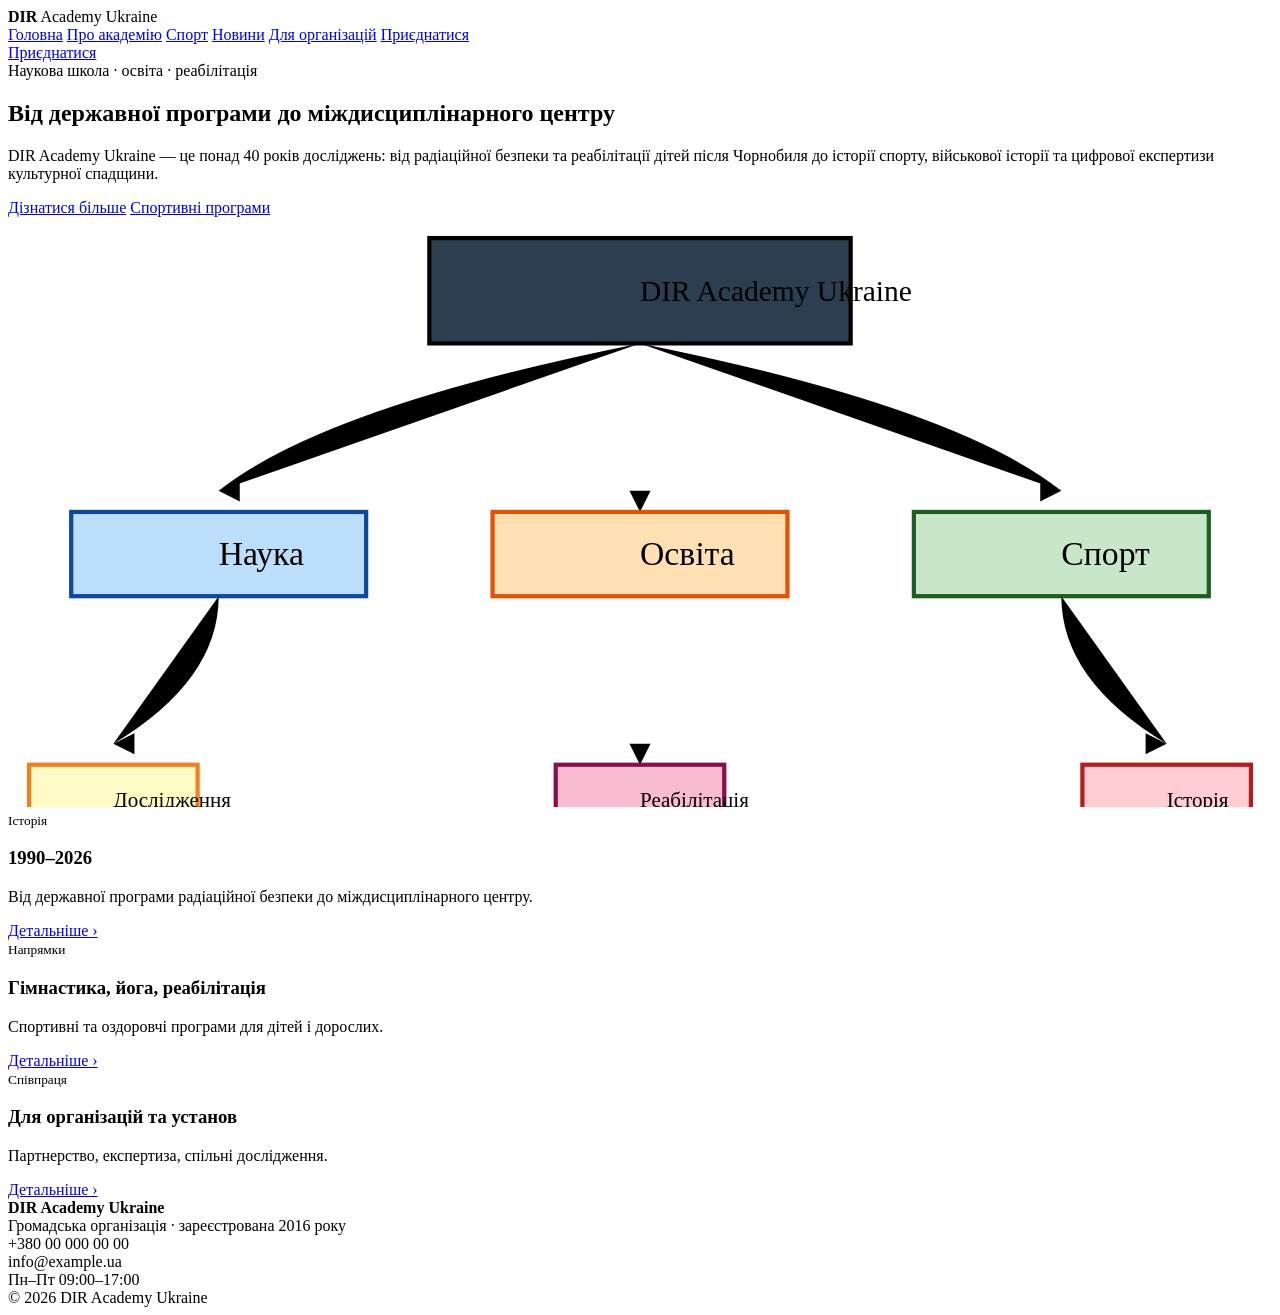
==== index.html @ dc3b2fa5 "Add homepage" ====
<!DOCTYPE html>
<html lang="uk">
<head>
  <meta charset="UTF-8">
  <meta name="viewport" content="width=device-width, initial-scale=1.0">
  <title>DIR Academy Ukraine — Головна</title>
  <link rel="stylesheet" href="styles.css">
</head>
<body data-page="home">
  <header>
    <div class="wrap header-inner">
      <div class="logo"><b>DIR</b> Academy Ukraine</div>
      <nav aria-label="Головна навігація">
        <a href="index.html" class="active">Головна</a>
        <a href="about.html">Про академію</a>
        <a href="sport.html">Спорт</a>
        <a href="news.html">Новини</a>
        <a href="orgs.html">Для організацій</a>
        <a href="join.html">Приєднатися</a>
      </nav>
      <a class="btn btn-small" href="join.html">Приєднатися</a>
    </div>
  </header>

  <main>
    <section class="hero">
      <div class="wrap hero-inner">
        <div>
          <span class="eyebrow">Наукова школа · освіта · реабілітація</span>
          <h1>Від державної програми до міждисциплінарного центру</h1>
          <p>DIR Academy Ukraine — це понад 40 років досліджень: від радіаційної безпеки та реабілітації дітей після Чорнобиля до історії спорту, військової історії та цифрової експертизи культурної спадщини.</p>
          <div class="hero-actions">
            <a class="btn" href="about.html">Дізнатися більше</a>
            <a class="btn btn-secondary" href="sport.html">Спортивні програми</a>
          </div>
        </div>
      </div>
    </section>

    <div class="wrap">
      <section class="diagram-box" aria-label="Схема напрямків академії">
        <svg viewBox="0 0 600 280" role="img" aria-labelledby="diagramTitle">
          <title id="diagramTitle">Схема напрямків DIR Academy</title>
          <rect x="200" y="10" width="200" height="50" fill="#2c3e50" stroke="#000" stroke-width="2"/>
          <text x="300" y="40" class="label-white" font-size="14">DIR Academy Ukraine</text>

          <path d="M 300 60 Q 150 90 100 130" class="line"/>
          <polygon points="100,130 110,125 110,135" class="arrow"/>
          <rect x="30" y="140" width="140" height="40" fill="#bbdefb" stroke="#0d47a1" stroke-width="2"/>
          <text x="100" y="165" class="label">Наука</text>

          <path d="M 300 60 L 300 130" class="line"/>
          <polygon points="295,130 305,130 300,140" class="arrow"/>
          <rect x="230" y="140" width="140" height="40" fill="#ffe0b2" stroke="#e65100" stroke-width="2"/>
          <text x="300" y="165" class="label">Освіта</text>

          <path d="M 300 60 Q 450 90 500 130" class="line"/>
          <polygon points="500,130 490,125 490,135" class="arrow"/>
          <rect x="430" y="140" width="140" height="40" fill="#c8e6c9" stroke="#1b5e20" stroke-width="2"/>
          <text x="500" y="165" class="label">Спорт</text>

          <path d="M 100 180 Q 100 220 50 250" class="line"/>
          <polygon points="50,250 60,245 60,255" class="arrow"/>
          <rect x="10" y="260" width="80" height="30" fill="#fff9c4" stroke="#f57f17" stroke-width="2"/>
          <text x="50" y="280" class="label" font-size="10">Дослідження</text>

          <path d="M 300 180 L 300 250" class="line"/>
          <polygon points="295,250 305,250 300,260" class="arrow"/>
          <rect x="260" y="260" width="80" height="30" fill="#f8bbd0" stroke="#880e4f" stroke-width="2"/>
          <text x="300" y="280" class="label" font-size="10">Реабілітація</text>

          <path d="M 500 180 Q 500 220 550 250" class="line"/>
          <polygon points="550,250 540,245 540,255" class="arrow"/>
          <rect x="510" y="260" width="80" height="30" fill="#ffcdd2" stroke="#b71c1c" stroke-width="2"/>
          <text x="550" y="280" class="label" font-size="10">Історія</text>
        </svg>
      </section>

      <section class="cards-grid">
        <article class="card">
          <small>Історія</small>
          <h3>1990–2026</h3>
          <p>Від державної програми радіаційної безпеки до міждисциплінарного центру.</p>
          <a href="about.html">Детальніше ›</a>
        </article>
        <article class="card">
          <small>Напрямки</small>
          <h3>Гімнастика, йога, реабілітація</h3>
          <p>Спортивні та оздоровчі програми для дітей і дорослих.</p>
          <a href="sport.html">Детальніше ›</a>
        </article>
        <article class="card">
          <small>Співпраця</small>
          <h3>Для організацій та установ</h3>
          <p>Партнерство, експертиза, спільні дослідження.</p>
          <a href="orgs.html">Детальніше ›</a>
        </article>
      </section>
    </div>
  </main>

  <footer>
    <div class="wrap footer-inner">
      <div><strong>DIR Academy Ukraine</strong><br>Громадська організація · зареєстрована 2016 року</div>
      <div>+380 00 000 00 00<br>info@example.ua<br>Пн–Пт 09:00–17:00</div>
      <div>© 2026 DIR Academy Ukraine</div>
    </div>
  </footer>

  <script src="script.js"></script>
</body>
</html>
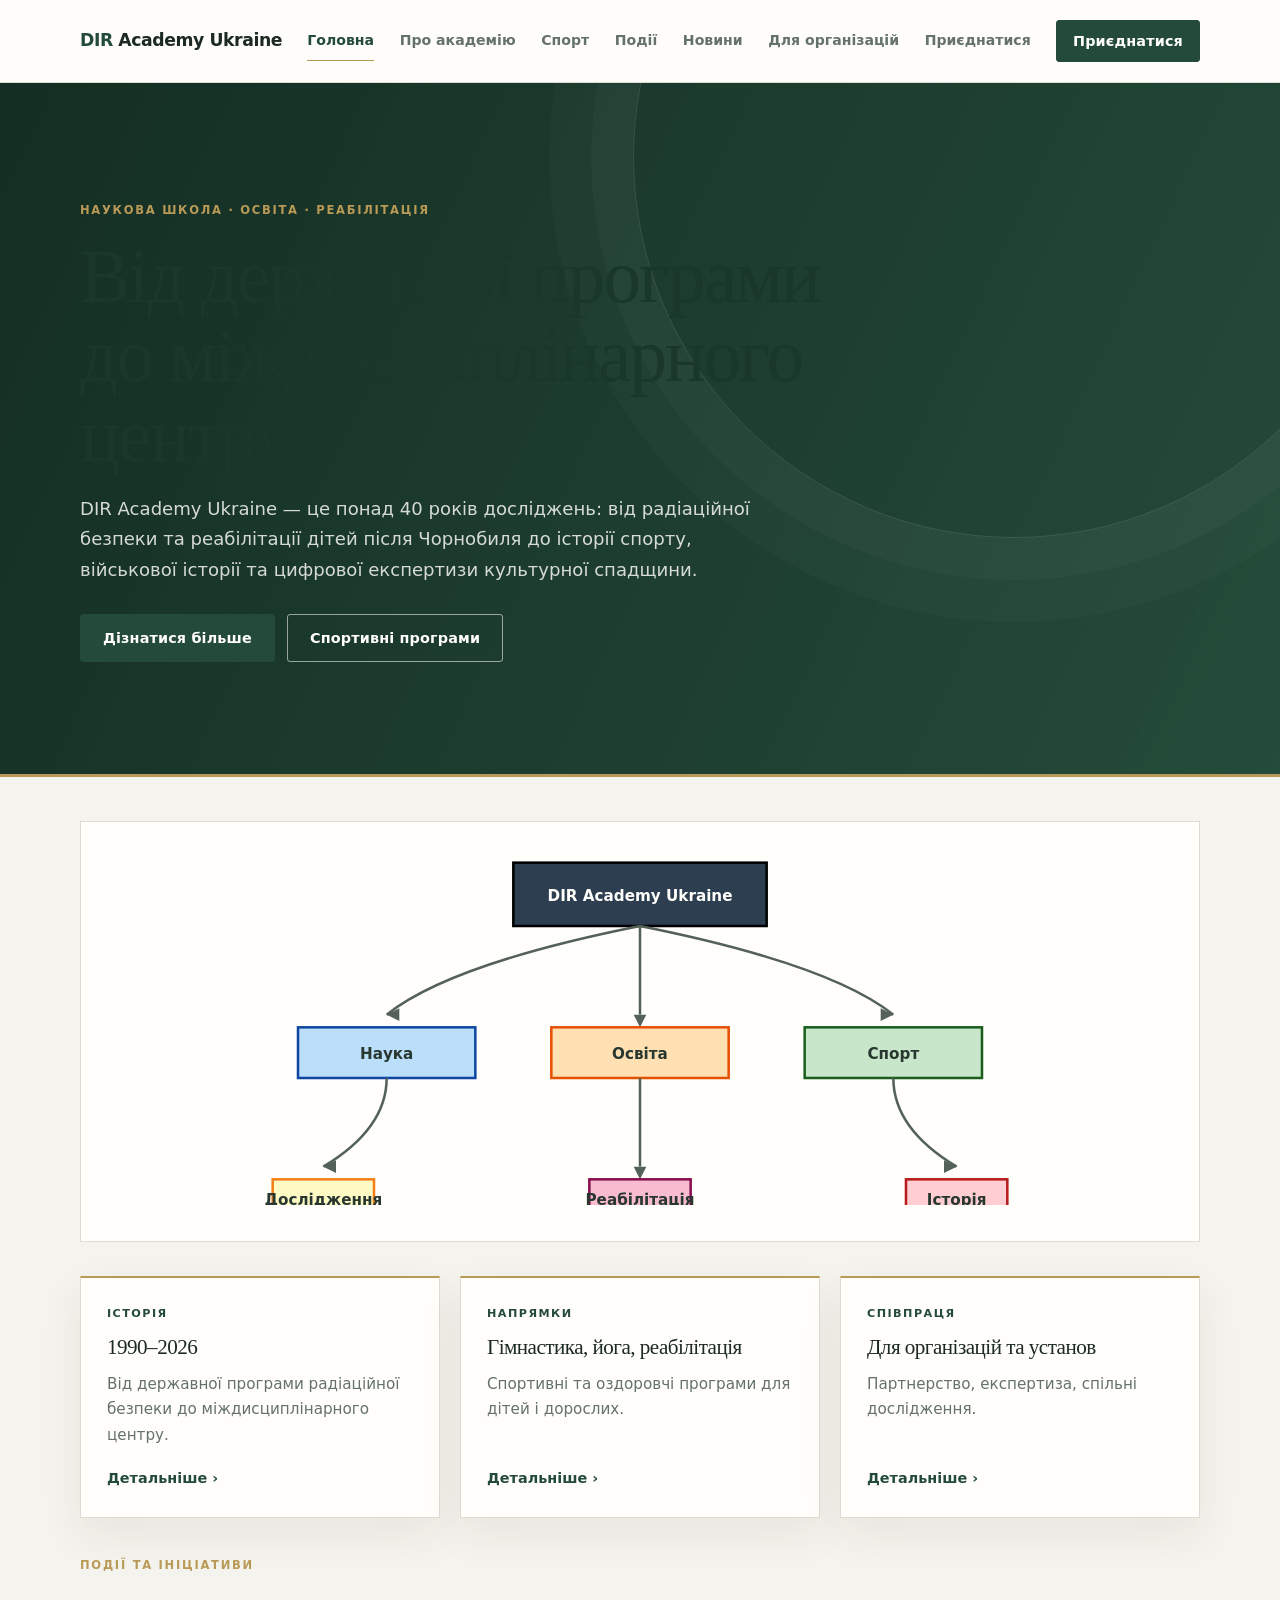
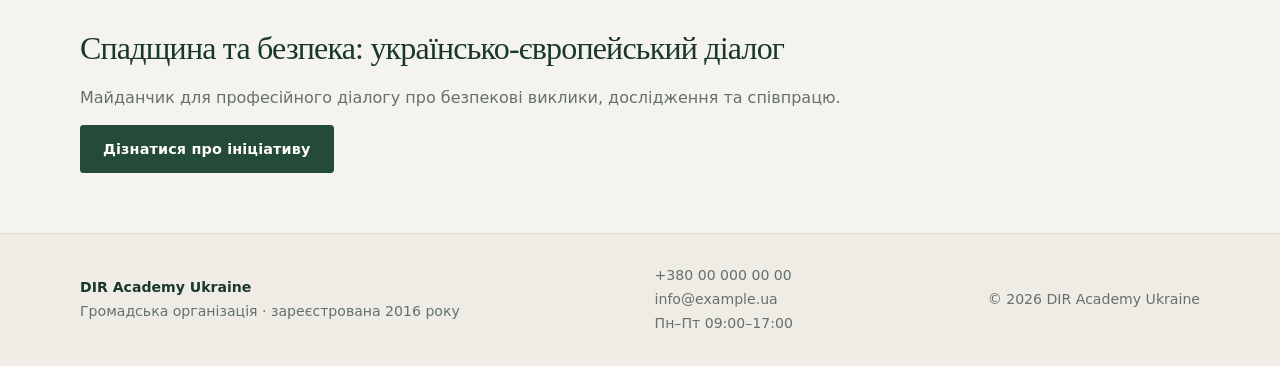
==== commit ef96d6f4: "Adapt events initiative page to DIR Academy and link it from site" ====
--- a/index.html
+++ b/index.html
@@ -7,106 +7,41 @@
   <link rel="stylesheet" href="styles.css">
 </head>
 <body data-page="home">
-  <header>
-    <div class="wrap header-inner">
-      <div class="logo"><b>DIR</b> Academy Ukraine</div>
-      <nav aria-label="Головна навігація">
-        <a href="index.html" class="active">Головна</a>
-        <a href="about.html">Про академію</a>
-        <a href="sport.html">Спорт</a>
-        <a href="news.html">Новини</a>
-        <a href="orgs.html">Для організацій</a>
-        <a href="join.html">Приєднатися</a>
-      </nav>
-      <a class="btn btn-small" href="join.html">Приєднатися</a>
-    </div>
-  </header>
-
+  <header><div class="wrap header-inner">
+    <div class="logo"><b>DIR</b> Academy Ukraine</div>
+    <nav aria-label="Головна навігація">
+      <a href="index.html" class="active">Головна</a><a href="about.html">Про академію</a><a href="sport.html">Спорт</a><a href="events.html">Події</a><a href="news.html">Новини</a><a href="orgs.html">Для організацій</a><a href="join.html">Приєднатися</a>
+    </nav>
+    <a class="btn btn-small" href="join.html">Приєднатися</a>
+  </div></header>
   <main>
-    <section class="hero">
-      <div class="wrap hero-inner">
-        <div>
-          <span class="eyebrow">Наукова школа · освіта · реабілітація</span>
-          <h1>Від державної програми до міждисциплінарного центру</h1>
-          <p>DIR Academy Ukraine — це понад 40 років досліджень: від радіаційної безпеки та реабілітації дітей після Чорнобиля до історії спорту, військової історії та цифрової експертизи культурної спадщини.</p>
-          <div class="hero-actions">
-            <a class="btn" href="about.html">Дізнатися більше</a>
-            <a class="btn btn-secondary" href="sport.html">Спортивні програми</a>
-          </div>
-        </div>
-      </div>
-    </section>
-
+    <section class="hero"><div class="wrap hero-inner"><div>
+      <span class="eyebrow">Наукова школа · освіта · реабілітація</span>
+      <h1>Від державної програми до міждисциплінарного центру</h1>
+      <p>DIR Academy Ukraine — це понад 40 років досліджень: від радіаційної безпеки та реабілітації дітей після Чорнобиля до історії спорту, військової історії та цифрової експертизи культурної спадщини.</p>
+      <div class="hero-actions"><a class="btn" href="about.html">Дізнатися більше</a><a class="btn btn-secondary" href="sport.html">Спортивні програми</a></div>
+    </div></div></section>
     <div class="wrap">
       <section class="diagram-box" aria-label="Схема напрямків академії">
-        <svg viewBox="0 0 600 280" role="img" aria-labelledby="diagramTitle">
-          <title id="diagramTitle">Схема напрямків DIR Academy</title>
-          <rect x="200" y="10" width="200" height="50" fill="#2c3e50" stroke="#000" stroke-width="2"/>
-          <text x="300" y="40" class="label-white" font-size="14">DIR Academy Ukraine</text>
-
-          <path d="M 300 60 Q 150 90 100 130" class="line"/>
-          <polygon points="100,130 110,125 110,135" class="arrow"/>
-          <rect x="30" y="140" width="140" height="40" fill="#bbdefb" stroke="#0d47a1" stroke-width="2"/>
-          <text x="100" y="165" class="label">Наука</text>
-
-          <path d="M 300 60 L 300 130" class="line"/>
-          <polygon points="295,130 305,130 300,140" class="arrow"/>
-          <rect x="230" y="140" width="140" height="40" fill="#ffe0b2" stroke="#e65100" stroke-width="2"/>
-          <text x="300" y="165" class="label">Освіта</text>
-
-          <path d="M 300 60 Q 450 90 500 130" class="line"/>
-          <polygon points="500,130 490,125 490,135" class="arrow"/>
-          <rect x="430" y="140" width="140" height="40" fill="#c8e6c9" stroke="#1b5e20" stroke-width="2"/>
-          <text x="500" y="165" class="label">Спорт</text>
-
-          <path d="M 100 180 Q 100 220 50 250" class="line"/>
-          <polygon points="50,250 60,245 60,255" class="arrow"/>
-          <rect x="10" y="260" width="80" height="30" fill="#fff9c4" stroke="#f57f17" stroke-width="2"/>
-          <text x="50" y="280" class="label" font-size="10">Дослідження</text>
-
-          <path d="M 300 180 L 300 250" class="line"/>
-          <polygon points="295,250 305,250 300,260" class="arrow"/>
-          <rect x="260" y="260" width="80" height="30" fill="#f8bbd0" stroke="#880e4f" stroke-width="2"/>
-          <text x="300" y="280" class="label" font-size="10">Реабілітація</text>
-
-          <path d="M 500 180 Q 500 220 550 250" class="line"/>
-          <polygon points="550,250 540,245 540,255" class="arrow"/>
-          <rect x="510" y="260" width="80" height="30" fill="#ffcdd2" stroke="#b71c1c" stroke-width="2"/>
-          <text x="550" y="280" class="label" font-size="10">Історія</text>
+        <svg viewBox="0 0 600 280" role="img" aria-labelledby="diagramTitle"><title id="diagramTitle">Схема напрямків DIR Academy</title>
+          <rect x="200" y="10" width="200" height="50" fill="#2c3e50" stroke="#000" stroke-width="2"/><text x="300" y="40" class="label-white" font-size="14">DIR Academy Ukraine</text>
+          <path d="M 300 60 Q 150 90 100 130" class="line"/><polygon points="100,130 110,125 110,135" class="arrow"/><rect x="30" y="140" width="140" height="40" fill="#bbdefb" stroke="#0d47a1" stroke-width="2"/><text x="100" y="165" class="label">Наука</text>
+          <path d="M 300 60 L 300 130" class="line"/><polygon points="295,130 305,130 300,140" class="arrow"/><rect x="230" y="140" width="140" height="40" fill="#ffe0b2" stroke="#e65100" stroke-width="2"/><text x="300" y="165" class="label">Освіта</text>
+          <path d="M 300 60 Q 450 90 500 130" class="line"/><polygon points="500,130 490,125 490,135" class="arrow"/><rect x="430" y="140" width="140" height="40" fill="#c8e6c9" stroke="#1b5e20" stroke-width="2"/><text x="500" y="165" class="label">Спорт</text>
+          <path d="M 100 180 Q 100 220 50 250" class="line"/><polygon points="50,250 60,245 60,255" class="arrow"/><rect x="10" y="260" width="80" height="30" fill="#fff9c4" stroke="#f57f17" stroke-width="2"/><text x="50" y="280" class="label" font-size="10">Дослідження</text>
+          <path d="M 300 180 L 300 250" class="line"/><polygon points="295,250 305,250 300,260" class="arrow"/><rect x="260" y="260" width="80" height="30" fill="#f8bbd0" stroke="#880e4f" stroke-width="2"/><text x="300" y="280" class="label" font-size="10">Реабілітація</text>
+          <path d="M 500 180 Q 500 220 550 250" class="line"/><polygon points="550,250 540,245 540,255" class="arrow"/><rect x="510" y="260" width="80" height="30" fill="#ffcdd2" stroke="#b71c1c" stroke-width="2"/><text x="550" y="280" class="label" font-size="10">Історія</text>
         </svg>
       </section>
-
       <section class="cards-grid">
-        <article class="card">
-          <small>Історія</small>
-          <h3>1990–2026</h3>
-          <p>Від державної програми радіаційної безпеки до міждисциплінарного центру.</p>
-          <a href="about.html">Детальніше ›</a>
-        </article>
-        <article class="card">
-          <small>Напрямки</small>
-          <h3>Гімнастика, йога, реабілітація</h3>
-          <p>Спортивні та оздоровчі програми для дітей і дорослих.</p>
-          <a href="sport.html">Детальніше ›</a>
-        </article>
-        <article class="card">
-          <small>Співпраця</small>
-          <h3>Для організацій та установ</h3>
-          <p>Партнерство, експертиза, спільні дослідження.</p>
-          <a href="orgs.html">Детальніше ›</a>
-        </article>
+        <article class="card"><small>Історія</small><h3>1990–2026</h3><p>Від державної програми радіаційної безпеки до міждисциплінарного центру.</p><a href="about.html">Детальніше ›</a></article>
+        <article class="card"><small>Напрямки</small><h3>Гімнастика, йога, реабілітація</h3><p>Спортивні та оздоровчі програми для дітей і дорослих.</p><a href="sport.html">Детальніше ›</a></article>
+        <article class="card"><small>Співпраця</small><h3>Для організацій та установ</h3><p>Партнерство, експертиза, спільні дослідження.</p><a href="orgs.html">Детальніше ›</a></article>
       </section>
+      <section class="event-callout"><span class="kicker">Події та ініціативи</span><h2>Спадщина та безпека: українсько-європейський діалог</h2><p>Майданчик для професійного діалогу про безпекові виклики, дослідження та співпрацю.</p><a class="btn" href="events.html">Дізнатися про ініціативу</a></section>
     </div>
   </main>
-
-  <footer>
-    <div class="wrap footer-inner">
-      <div><strong>DIR Academy Ukraine</strong><br>Громадська організація · зареєстрована 2016 року</div>
-      <div>+380 00 000 00 00<br>info@example.ua<br>Пн–Пт 09:00–17:00</div>
-      <div>© 2026 DIR Academy Ukraine</div>
-    </div>
-  </footer>
-
+  <footer><div class="wrap footer-inner"><div><strong>DIR Academy Ukraine</strong><br>Громадська організація · зареєстрована 2016 року</div><div>+380 00 000 00 00<br>info@example.ua<br>Пн–Пт 09:00–17:00</div><div>© 2026 DIR Academy Ukraine</div></div></footer>
   <script src="script.js"></script>
 </body>
 </html>
--- a/styles.css
+++ b/styles.css
@@ -0,0 +1,227 @@
+:root {
+  color-scheme: light;
+  --ink: #1d2925;
+  --muted: #65716b;
+  --forest: #244b3a;
+  --forest-dark: #19372b;
+  --gold: #b89a56;
+  --paper: #f5f3ed;
+  --white: #fffefa;
+  --line: #dedbd1;
+  --shadow: 0 16px 40px rgba(27, 42, 34, .07);
+  --serif: Georgia, "Times New Roman", serif;
+}
+
+* { box-sizing: border-box; }
+html { scroll-behavior: smooth; }
+body {
+  margin: 0;
+  background: var(--paper);
+  color: var(--ink);
+  font-family: "Segoe UI", system-ui, -apple-system, sans-serif;
+  font-size: 16px;
+  line-height: 1.7;
+  -webkit-font-smoothing: antialiased;
+}
+a { color: var(--forest); text-decoration: none; }
+a:hover { color: var(--forest-dark); text-decoration: underline; }
+img, svg { max-width: 100%; }
+.wrap { width: min(1120px, calc(100% - 48px)); margin-inline: auto; }
+
+header {
+  position: relative;
+  z-index: 5;
+  background: rgba(255, 254, 250, .96);
+  border-bottom: 1px solid var(--line);
+}
+.header-inner {
+  min-height: 82px;
+  display: flex;
+  align-items: center;
+  justify-content: space-between;
+  gap: 24px;
+  flex-wrap: wrap;
+  padding-block: 14px;
+}
+.logo { color: var(--ink); font-size: 1.08rem; font-weight: 750; letter-spacing: -.025em; white-space: nowrap; }
+.logo b { color: var(--forest); }
+nav { display: flex; align-items: center; justify-content: center; gap: clamp(12px, 2vw, 26px); flex-wrap: wrap; }
+nav a {
+  color: var(--muted);
+  font-size: .88rem;
+  font-weight: 600;
+  padding: 8px 0;
+  border-bottom: 1px solid transparent;
+  transition: color .18s ease, border-color .18s ease;
+}
+nav a:hover, nav a.active { color: var(--forest); border-bottom-color: var(--gold); text-decoration: none; }
+
+.btn {
+  display: inline-flex;
+  align-items: center;
+  justify-content: center;
+  min-height: 46px;
+  padding: 11px 22px;
+  border: 1px solid var(--forest);
+  border-radius: 3px;
+  background: var(--forest);
+  color: var(--white);
+  font: inherit;
+  font-size: .9rem;
+  font-weight: 650;
+  letter-spacing: .01em;
+  cursor: pointer;
+  transition: background .18s ease, color .18s ease, transform .18s ease;
+}
+.btn:hover { background: var(--forest-dark); color: var(--white); text-decoration: none; transform: translateY(-1px); }
+.btn-small { min-height: 40px; padding: 8px 16px; }
+.btn-secondary { background: transparent; color: var(--white); border-color: rgba(255,255,255,.55); }
+.btn-secondary:hover { background: rgba(255,255,255,.12); }
+
+.hero {
+  position: relative;
+  overflow: hidden;
+  margin-bottom: 44px;
+  padding: clamp(64px, 9vw, 112px) 0;
+  color: var(--white);
+  background: linear-gradient(115deg, rgba(20, 45, 34, .98), rgba(36, 75, 58, .92)), #244b3a;
+  border-bottom: 3px solid var(--gold);
+}
+.hero::after {
+  content: "";
+  position: absolute;
+  right: -9vw;
+  top: -24vw;
+  width: min(60vw, 760px);
+  aspect-ratio: 1;
+  border: 1px solid rgba(255,255,255,.12);
+  border-radius: 50%;
+  box-shadow: 0 0 0 42px rgba(255,255,255,.025), 0 0 0 84px rgba(255,255,255,.02);
+  pointer-events: none;
+}
+.hero-inner { position: relative; z-index: 1; display: flex; align-items: center; }
+.hero-inner > div { max-width: 800px; }
+.eyebrow, .kicker {
+  display: inline-block;
+  margin-bottom: 16px;
+  color: var(--gold);
+  font-size: .72rem;
+  font-weight: 700;
+  letter-spacing: .15em;
+  text-transform: uppercase;
+}
+.hero h1, h1, h2, h3 { font-family: var(--serif); font-weight: 500; letter-spacing: -.025em; }
+.hero h1 { max-width: 790px; margin: 0 0 18px; font-size: clamp(2.6rem, 6vw, 4.7rem); line-height: 1.06; }
+.hero p { max-width: 690px; margin: 0 0 28px; color: rgba(255,254,250,.82); font-size: clamp(1rem, 1.5vw, 1.13rem); }
+.hero-actions { display: flex; align-items: center; gap: 12px; flex-wrap: wrap; }
+
+main.wrap, .page-wrap { padding-top: 40px; padding-bottom: 56px; }
+main > section { margin-block: 30px; }
+main > section:first-child { margin-top: 0; }
+body[data-page="home"] main > .wrap { padding-bottom: 26px; }
+h1 { margin: 0 0 16px; color: var(--forest-dark); font-size: clamp(2.2rem, 4vw, 3.25rem); line-height: 1.14; }
+h2 { margin: 38px 0 16px; color: var(--forest-dark); font-size: clamp(1.55rem, 2.5vw, 2rem); line-height: 1.2; }
+h3 { margin: 0; color: var(--ink); font-size: 1.32rem; line-height: 1.25; }
+p { margin: 0 0 14px; color: var(--muted); }
+main > section > p { max-width: 850px; }
+ul { margin: 18px 0; padding-left: 1.25rem; color: var(--muted); }
+li + li { margin-top: 10px; }
+
+.cards-grid, .grid {
+  display: grid;
+  grid-template-columns: repeat(auto-fit, minmax(min(100%, 270px), 1fr));
+  gap: 20px;
+  margin: 22px 0 32px;
+}
+.card {
+  min-height: 100%;
+  padding: 26px;
+  border: 1px solid var(--line);
+  border-top: 2px solid var(--gold);
+  background: var(--white);
+  box-shadow: var(--shadow);
+  display: flex;
+  flex-direction: column;
+  gap: 11px;
+  transition: transform .2s ease, box-shadow .2s ease;
+}
+.card:hover { transform: translateY(-3px); box-shadow: 0 20px 46px rgba(27,42,34,.1); }
+.card small { color: var(--forest); font-size: .7rem; font-weight: 750; letter-spacing: .13em; text-transform: uppercase; }
+.card p { margin: 0; font-size: .95rem; }
+.card a { margin-top: auto; padding-top: 6px; font-size: .9rem; font-weight: 650; }
+
+.diagram-box, .diagram-container {
+  overflow-x: auto;
+  margin: 26px 0 34px;
+  padding: clamp(14px, 3vw, 28px);
+  border: 1px solid var(--line);
+  background: var(--white);
+  text-align: center;
+}
+.diagram-box svg, .diagram-container svg { display: inline-block; width: min(100%, 760px); height: auto; }
+.line { fill: none; stroke: #536159; stroke-width: 2; }
+.arrow { fill: #536159; }
+.label { font-family: system-ui, sans-serif; font-size: 12px; font-weight: 700; fill: #28372f; text-anchor: middle; }
+.label-white { font-family: system-ui, sans-serif; font-size: 12px; font-weight: 700; fill: #fffefa; text-anchor: middle; }
+
+table { width: 100%; margin: 18px 0 28px; border-collapse: collapse; background: var(--white); font-size: .94rem; }
+th, td { padding: 13px 15px; border: 1px solid var(--line); text-align: left; vertical-align: top; }
+th { background: #eae8df; color: var(--forest-dark); font-weight: 700; }
+
+.form-box, .form {
+  margin: 34px 0;
+  padding: clamp(22px, 4vw, 36px);
+  border: 1px solid var(--line);
+  border-top: 3px solid var(--gold);
+  background: var(--white);
+  box-shadow: var(--shadow);
+}
+.form-box h2, .form h2 { margin-top: 0; }
+.fields { display: grid; grid-template-columns: 1fr 1fr; gap: 18px; }
+.full { grid-column: 1 / -1; }
+label { display: block; margin-bottom: 6px; color: var(--ink); font-size: .88rem; font-weight: 650; }
+input, select, textarea {
+  width: 100%;
+  min-height: 46px;
+  padding: 10px 12px;
+  border: 1px solid #d5d2c8;
+  border-radius: 2px;
+  background: #fff;
+  color: var(--ink);
+  font: inherit;
+}
+textarea { min-height: 110px; resize: vertical; }
+input:focus, select:focus, textarea:focus { outline: 2px solid rgba(36,75,58,.2); border-color: var(--forest); }
+.chk, .checkbox-row { display: flex; align-items: flex-start; gap: 10px; color: var(--muted); font-size: .88rem; }
+.chk input, .checkbox-row input { flex: 0 0 auto; width: auto; min-height: 0; margin: 5px 0 0; }
+.chk label, .checkbox-row label { font-weight: 400; }
+.form-actions { display: flex; align-items: center; flex-wrap: wrap; gap: 14px; }
+#ok, #ok2, .status-message { display: none; padding: 11px 14px; border-left: 3px solid var(--gold); background: #f0eee6; color: var(--ink); }
+#ok[style*="display: block"], #ok2[style*="display: block"], .status-message.visible { display: block; }
+
+footer { margin-top: 34px; padding: 30px 0; border-top: 1px solid var(--line); background: #eeece4; color: var(--muted); font-size: .88rem; }
+.footer-inner, footer .wrap { display: flex; justify-content: space-between; align-items: center; gap: 24px; flex-wrap: wrap; }
+footer strong { color: var(--forest-dark); }
+
+:focus-visible { outline: 3px solid var(--gold); outline-offset: 3px; }
+@media (max-width: 820px) {
+  .header-inner { justify-content: center; }
+  nav { order: 3; width: 100%; gap: 10px 18px; }
+  .header-inner > .btn { margin-left: auto; }
+}
+@media (max-width: 600px) {
+  .wrap { width: min(100% - 32px, 1120px); }
+  .header-inner { gap: 12px; }
+  nav { justify-content: flex-start; overflow-x: auto; flex-wrap: nowrap; padding-bottom: 3px; }
+  nav a { white-space: nowrap; }
+  .header-inner > .btn { display: none; }
+  .hero { padding-block: 58px; }
+  .hero h1 { font-size: clamp(2.35rem, 11vw, 3.3rem); }
+  .fields { grid-template-columns: 1fr; }
+  .full { grid-column: auto; }
+  .form-box, .form { padding: 22px 18px; }
+  th, td { padding: 10px; }
+}
+@media (prefers-reduced-motion: reduce) {
+  *, *::before, *::after { scroll-behavior: auto !important; transition-duration: .01ms !important; }
+}
